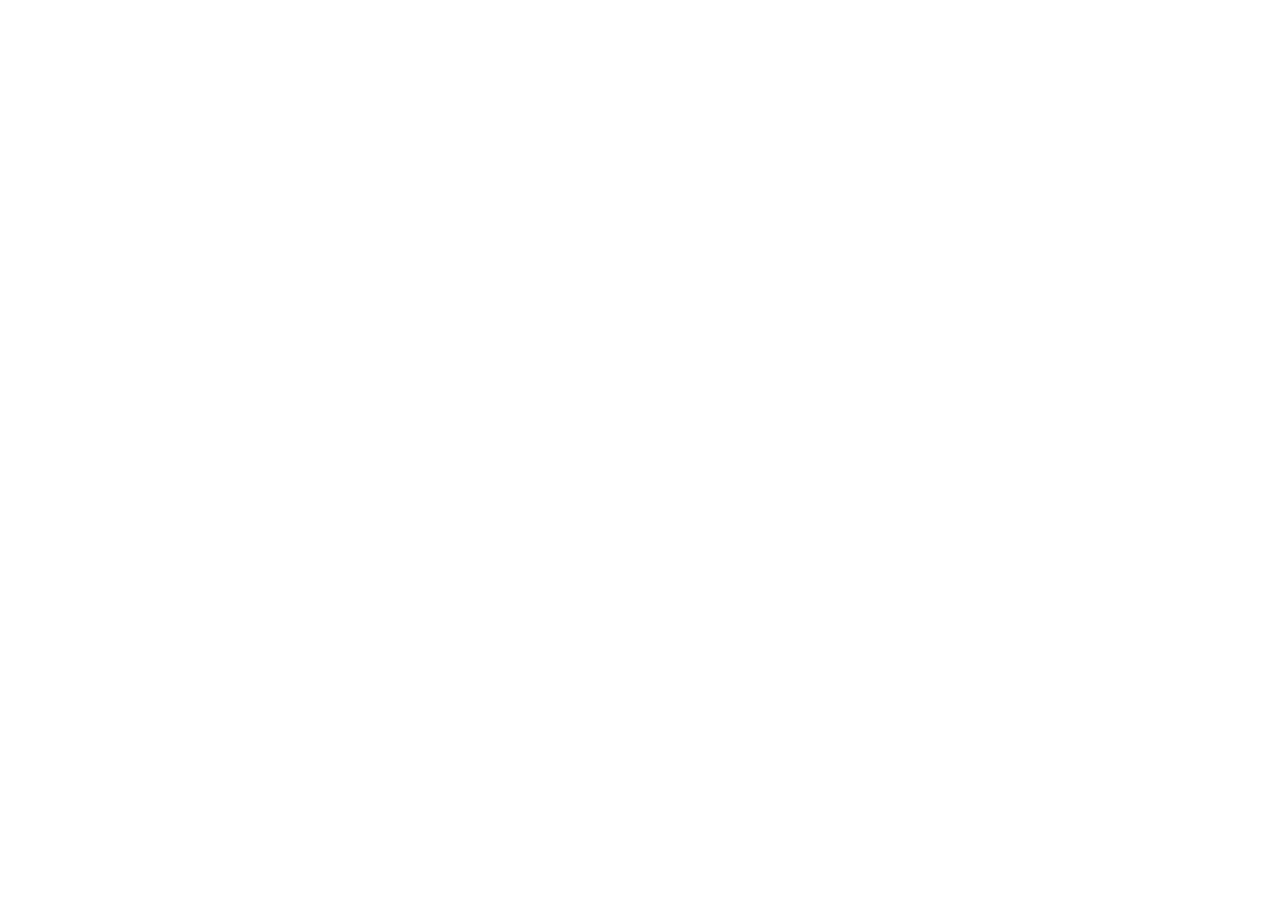
==== page2.html @ 1b2367b9 "lesson" ====
<!DOCTYPE html>
<html lang="en">
<head>
    <meta charset="UTF-8">
    <meta name="viewport" content="width=device-width, initial-scale=1.0">
    <meta http-equiv="X-UA-Compatible" content="ie=edge">
    <link rel="stylesheet" href="./css/page2.css">
    <title>Page 2</title>
</head>
<body>
    
</body>
</html>
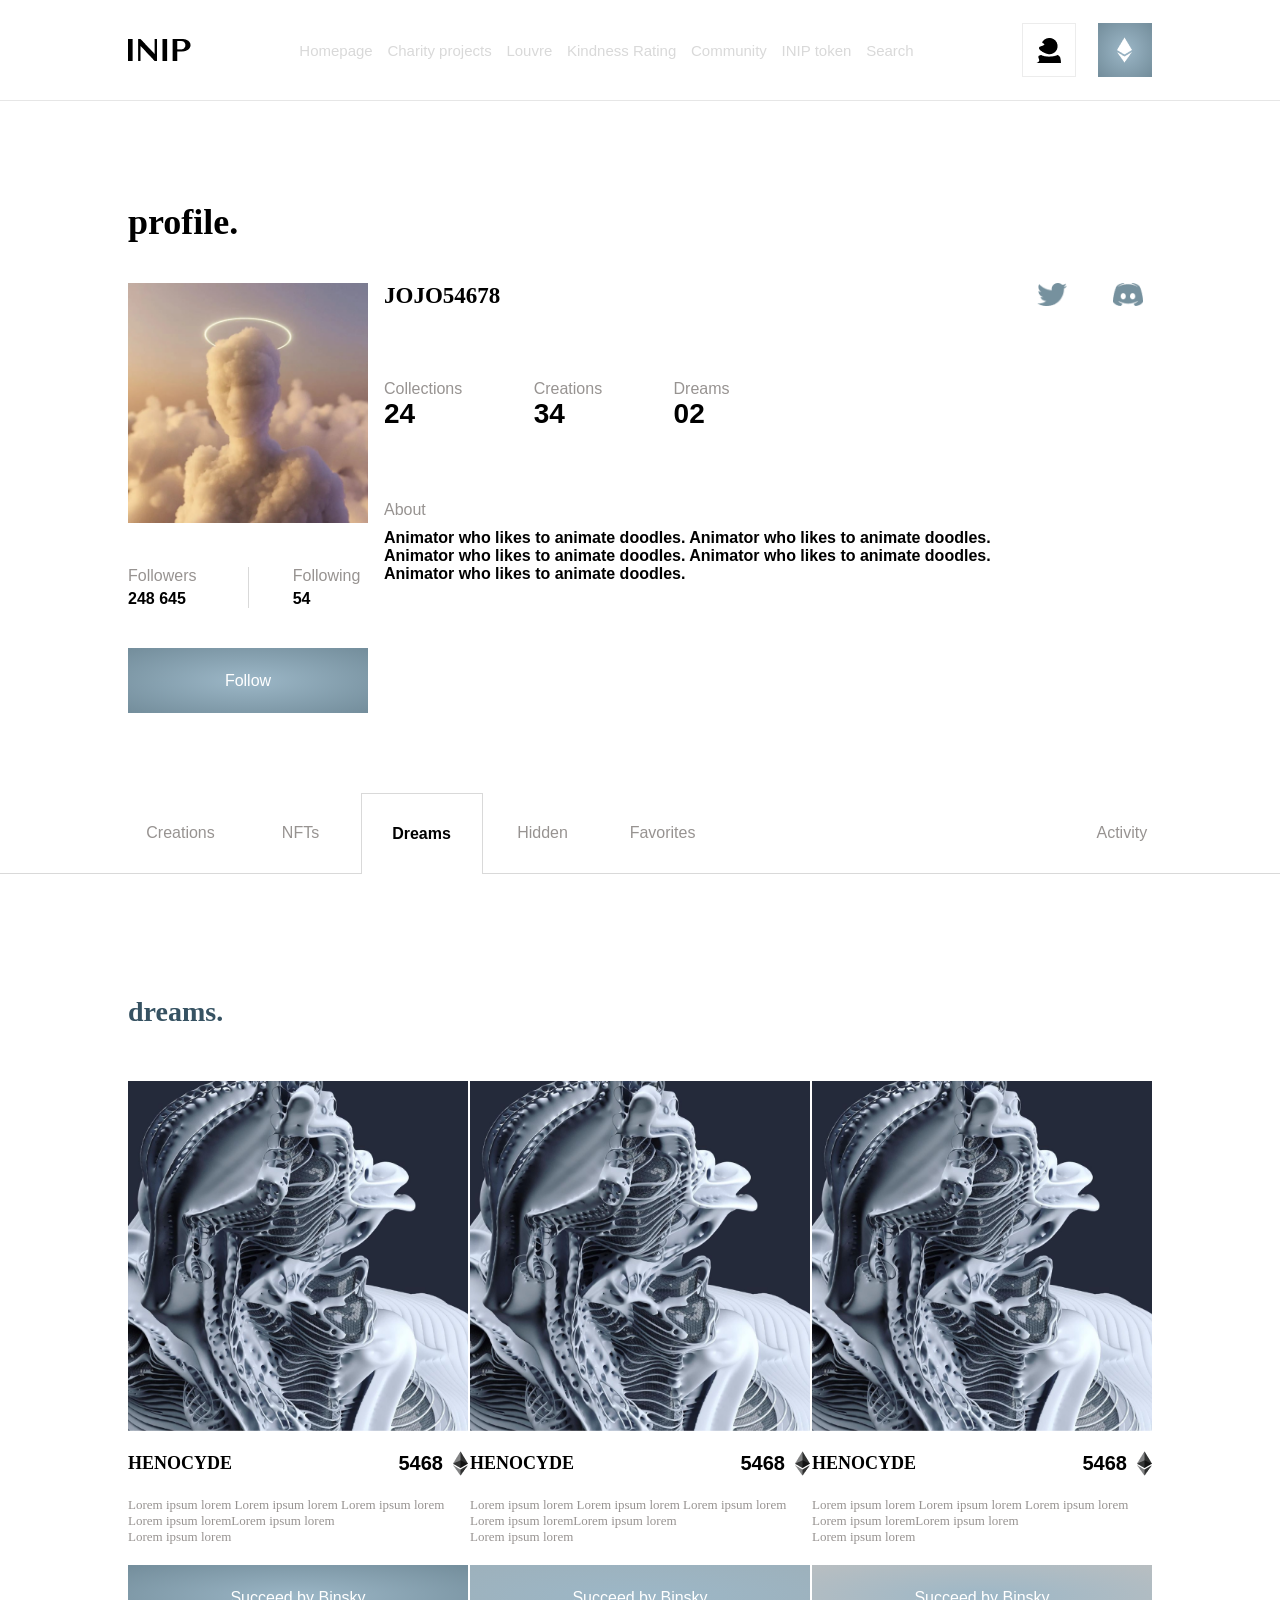
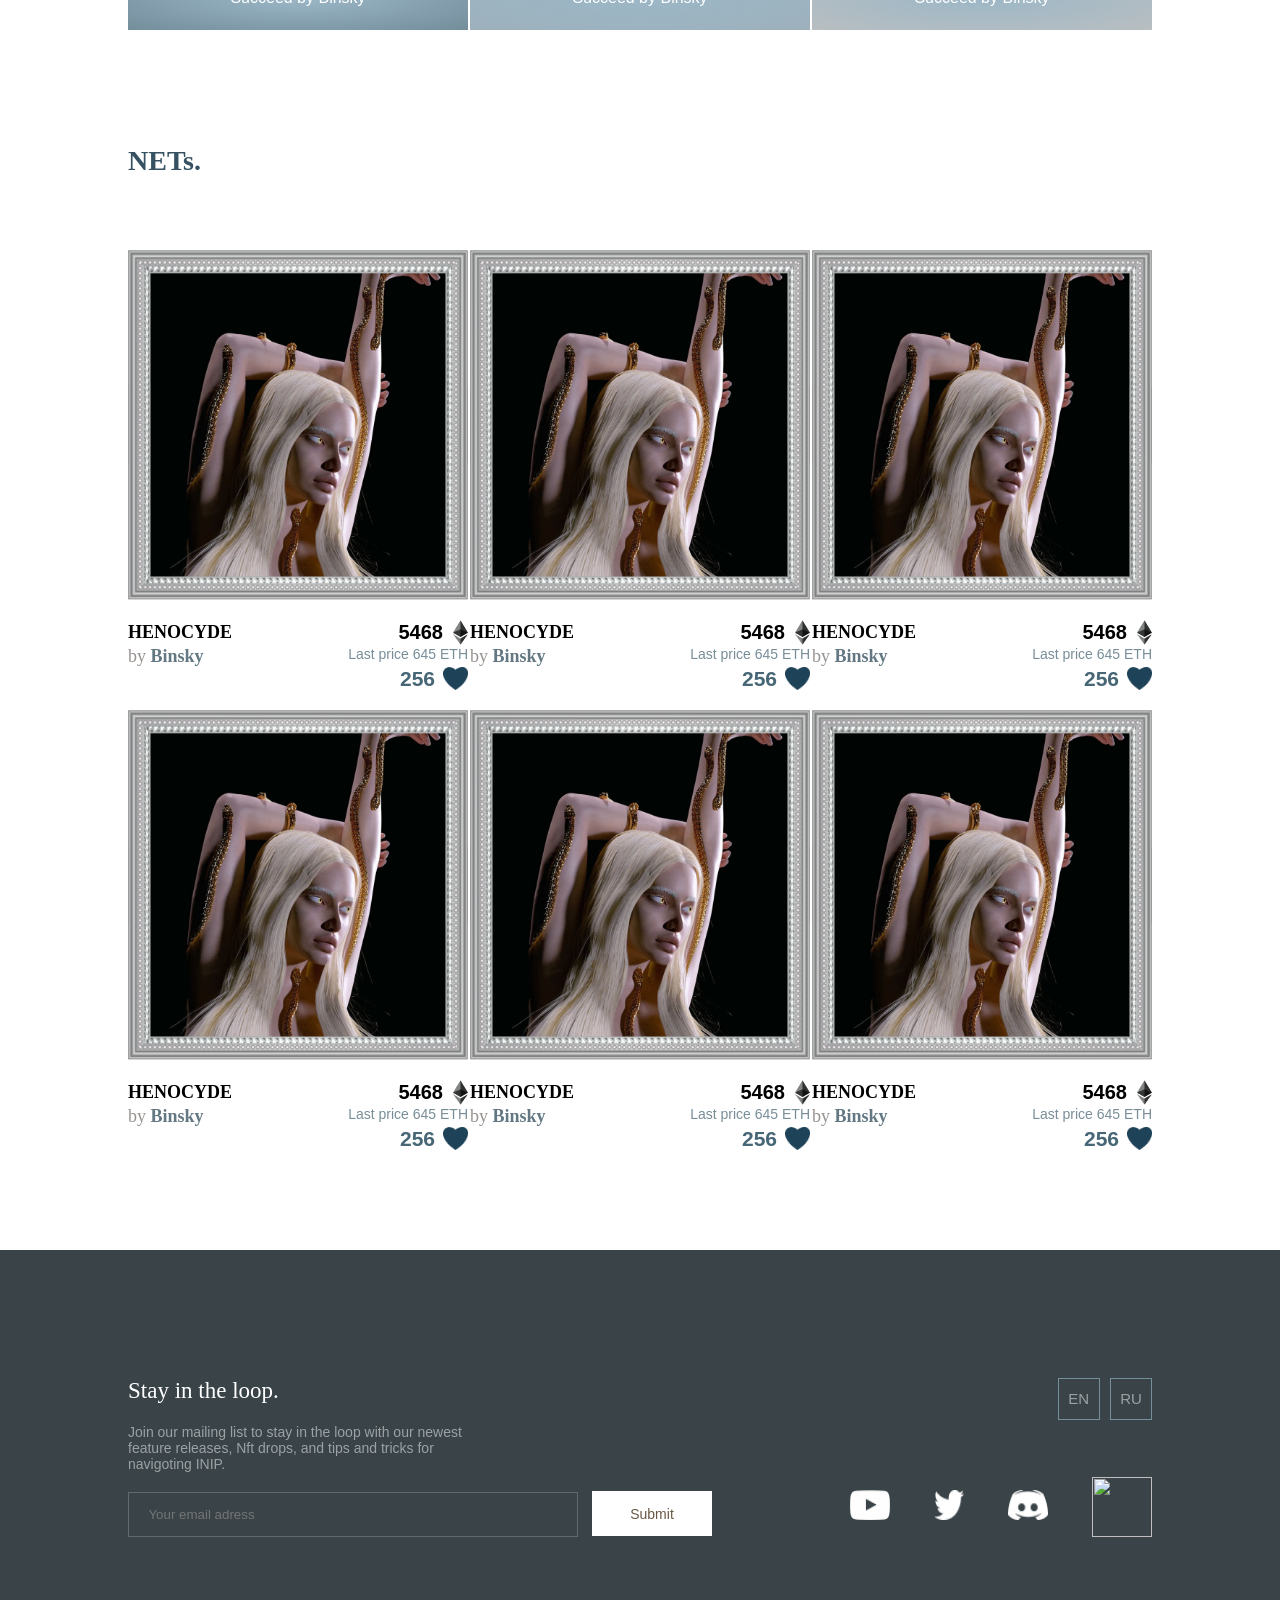
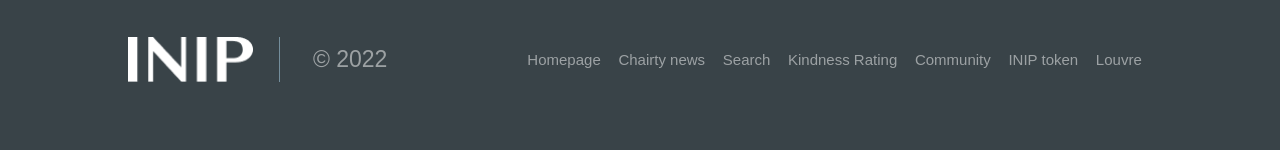
==== commit 05b4bb25: "page 2" ====
--- a/page2.html
+++ b/page2.html
@@ -8,6 +8,368 @@
     <title>Page 2</title>
 </head>
 <body>
+
+    <header style="border-bottom: 1px solid #E6E6E6;" class="flex side-padding ai-c jc-sb">
+
+        <img class="logo" src="./img/Group 124.png" alt="">
+
+        <div style="width: 60%;" class="flex jc-sb">
+            <a style="text-decoration: none;" href="./page1.html">
+                <div class="header-text cf"> Homepage</div>
+            </a>
+            <div class="header-text cf"> Charity projects</div>
+            <div class="header-text cf"> Louvre</div>
+            <a href="./page3.html">
+                <div class="header-text cf"> Kindness Rating</div>
+            </a>
+            <div class="header-text cf"> Community</div>
+            <div class="header-text cf"> INIP token</div>
+            <div class="header-text cf"> Search</div>
+        </div>
+
+        <div style="width: 130px;" class="flex jc-sb">
+            <div class="block-img1 flex ai-c jc-c">
+                <img src="./img/Ellipse 5.png" alt="">
+            </div>
+            <div class="block-img2 flex ai-c jc-c">
+                <img class="small-icon" src="./img/Vector 119.png" alt="">
+            </div>
+        </div>
+        
+    </header>
+
+    <main>
+
+        <div class="mt-100">
+
+            <h1 class="side-padding">profile.</h1>
+
+            <div class="flex mt-40 jc-sb side-padding">
+
+                <div style="width: 240px;">
+                    <img class="ava-a" src="./img/image 22.png" alt="">
+
+                    <div class="flex mt-40">
+                        <div style="border-right: 1px solid #d9d9d9;" class="box-text">
+                            <div class="text-follow">
+                                Followers
+                            </div>
+                            <div class="numbers">
+                                248 645
+                            </div>
+                        </div>
+                        <div class="box-text">
+                            <div style="margin-left: 37%;" class="text-follow">
+                                Following
+                            </div>
+                            <div style="margin-left: 37%;" class="numbers">
+                                54
+                            </div>
+                        </div>
+                    </div>
+
+                    <button class="follow mt-40">Follow</button>
+                </div>
+
+                <div style="width: 75%; height: 300px;" class="info flex fd-c jc-sb">
+
+                    <div class="flex jc-sb">
+                        <div class="text-info">JOJO54678</div>
+                        <div style="width: 15%;" class="flex width">
+                            <img class="icon-info" src="./img/1.png" alt="">
+                            <img style="margin-left: 40%;" class="icon-info" src="./img/2.png" alt="">
+                        </div>
+                    </div>
+
+                    <div style="width: 45%;" class="flex jc-sb">
+                        <div >
+                            <div class="text-follow">Collections</div>
+                            <div class="number">24</div>
+                        </div>
+                        <div>
+                            <div class="text-follow">Creations</div>
+                            <div class="number">34</div>
+                        </div>
+                        <div>
+                            <div class="text-follow">Dreams</div>
+                            <div class="number">02</div>
+                        </div>
+                    </div>
+
+                    <div style="width: 650px;">
+                        <div style="margin-bottom: 10px;" class="text-follow">About</div>
+                        <b>Animator who likes to animate doodles. Animator who likes to animate doodles. 
+                            Animator who likes to animate doodles. Animator who likes to animate doodles. 
+                            Animator who likes to animate doodles.  
+                        </b>
+                    </div>
+
+                </div>
+
+            </div>
+
+            <div class="line1 flex mt-80">
+                <div style="width: 15%; height: 80px; border-bottom: 1px solid #d9d9d9;"></div>
+                <div class="flex jc-sb">
+                    <div class="text-follow menu flex ai-c jc-c">Creations</div>
+                    <div class="text-follow menu flex ai-c jc-c">NFTs</div>
+                    <div class="text-follow menu1 flex ai-c jc-c">Dreams</div>
+                    <div class="text-follow menu flex ai-c jc-c">Hidden</div>
+                    <div class="text-follow menu flex ai-c jc-c">Favorites</div>
+                </div>
+                <div style="width: 45%; height: 80px; border-bottom: 1px solid #d9d9d9;"></div>
+                <div class="text-follow flex menu ai-c jc-c">Activity</div>
+                <div style="width: 15%; height: 80px; border-bottom: 1px solid #d9d9d9;"></div>
+            </div>
+
+        </div>
+
+        <div class="flex fd-c mt-100 side-padding">
+            <h2>dreams.</h2>
+        </div>
+
+        <div class="side-padding">
+            <div class="flex jc-sb">
+                <div style="background-color: #ffffff;" class="card-fon mt-30">
+                    <img class="img-two" src="./img/Group 9.png" alt="">
+                    <div>
+                        <div class="flex jc-sb">
+                            <h3>HENOCYDE</h3>
+                            <div class="flex ai-c">
+                                <div class="price">5468</div>
+                                <img class="price-img" src="./img/Group.png" alt="">
+                            </div>
+                        </div>
+                        <div class="flex jc-sb mts-15 ai-c">
+                            <div>
+                                <div class="cardfon-text mt-20"> Lorem ipsum lorem Lorem ipsum lorem Lorem ipsum lorem <br>
+                                    Lorem ipsum loremLorem ipsum lorem <br>
+                                    Lorem ipsum lorem</div>
+                            </div>
+                        </div>
+                        <button style="width: 340px;" class="follow mt-20">Succeed by Binsky</button>
+                    </div>
+                </div>
+                <div style="background-color: #ffffff;" class="card-fon mt-30">
+                    <img class="img-two" src="./img/Group 9.png" alt="">
+                    <div>
+                        <div class="flex jc-sb">
+                            <h3>HENOCYDE</h3>
+                            <div class="flex ai-c">
+                                <div class="price">5468</div>
+                                <img class="price-img" src="./img/Group.png" alt="">
+                            </div>
+                        </div>
+                        <div class="flex jc-sb mts-15 ai-c">
+                            <div>
+                                <div class="cardfon-text mt-20"> Lorem ipsum lorem Lorem ipsum lorem Lorem ipsum lorem <br>
+                                    Lorem ipsum loremLorem ipsum lorem <br>
+                                    Lorem ipsum lorem</div>
+                            </div>
+                        </div>
+                        <button style="width: 340px; background-image: radial-gradient(#9cb7c7,  #9db1bc);" class="follow mt-20">Succeed by Binsky</button>
+
+                    </div>
+                </div>
+                <div style="background-color: #ffffff;" class="card-fon mt-30">
+                    <img class="img-two" src="./img/Group 9.png" alt="">
+                    <div>
+                        <div class="flex jc-sb">
+                            <h3>HENOCYDE</h3>
+                            <div class="flex ai-c">
+                                <div class="price">5468</div>
+                                <img class="price-img" src="./img/Group.png" alt="">
+                            </div>
+                        </div>
+                        <div class="flex jc-sb mts-15 ai-c">
+                            <div>
+                                <div class="cardfon-text mt-20"> Lorem ipsum lorem Lorem ipsum lorem Lorem ipsum lorem <br>
+                                    Lorem ipsum loremLorem ipsum lorem <br>
+                                    Lorem ipsum lorem</div>
+                            </div>
+                        </div>
+                        <button style="width: 340px; background-image: radial-gradient(#9cb7c7,  #b8bec1);" class="follow mt-20">Succeed by Binsky</button>
+
+                    </div>
+                </div>
+            </div>
+
+        </div>
+
+        <div class="flex fd-c mt-80 side-padding">
+            <h2>NETs.</h2>
+        </div>
+
+        <div class="container mt-50 side-padding">
+            <div class="line flex jc-sb">
+                <div class="card">
+                    <img class="ava" src="./img/HENOCYDE.png" alt="">
+                    <div class="flex jc-sb">
+                        <h3>HENOCYDE</h3>
+                        <div class="flex ai-c">
+                            <div class="price">5468</div>
+                            <img class="price-img" src="./img/Group.png" alt="">
+                        </div>
+                    </div>
+                    <div class="flex jc-sb mts-15">
+                        <div class="Binsky"> <span class="by"> by </span> Binsky</div>
+                        <div style="font-weight: 400;" class="last">Last price 645 ETH</div>
+                    </div>
+                    <div style="width: 20%; margin-left: 80%;" class="flex jc-sb">
+                        <div class="price-end">256</div>
+                        <img class="like" src="./img/Vector 255.png" alt="">
+                    </div>
+                </div>
+                <div class="card">
+                    <img class="ava" src="./img/HENOCYDE.png" alt="">
+                    <div class="flex jc-sb">
+                        <h3>HENOCYDE</h3>
+                        <div class="flex ai-c">
+                            <div class="price">5468</div>
+                            <img class="price-img" src="./img/Group.png" alt="">
+                        </div>
+                    </div>
+                    <div class="flex jc-sb mts-15">
+                        <div class="Binsky"> <span class="by"> by </span> Binsky</div>
+                        <div style="font-weight: 400;" class="last">Last price 645 ETH</div>
+                    </div>
+                    <div style="width: 20%; margin-left: 80%;" class="flex jc-sb">
+                        <div class="price-end">256</div>
+                        <img class="like" src="./img/Vector 255.png" alt="">
+                    </div>
+                </div>
+                <div class="card">
+                    <img class="ava" src="./img/HENOCYDE.png" alt="">
+                    <div class="flex jc-sb">
+                        <h3>HENOCYDE</h3>
+                        <div class="flex ai-c">
+                            <div class="price">5468</div>
+                            <img class="price-img" src="./img/Group.png" alt="">
+                        </div>
+                    </div>
+                    <div class="flex jc-sb mts-15">
+                        <div class="Binsky"> <span class="by"> by </span> Binsky</div>
+                        <div style="font-weight: 400;" class="last">Last price 645 ETH</div>
+                    </div>
+                    <div style="width: 20%; margin-left: 80%;" class="flex jc-sb">
+                        <div class="price-end">256</div>
+                        <img class="like" src="./img/Vector 255.png" alt="">
+                    </div>
+                </div>
+            </div>
+
+            <div class="line flex jc-sb">
+                <div class="card">
+                    <img class="ava" src="./img/HENOCYDE.png" alt="">
+                    <div class="flex jc-sb">
+                        <h3>HENOCYDE</h3>
+                        <div class="flex ai-c">
+                            <div class="price">5468</div>
+                            <img class="price-img" src="./img/Group.png" alt="">
+                        </div>
+                    </div>
+                    <div class="flex jc-sb mts-15">
+                        <div class="Binsky"> <span class="by"> by </span> Binsky</div>
+                        <div style="font-weight: 400;" class="last">Last price 645 ETH</div>
+                    </div>
+                    <div style="width: 20%; margin-left: 80%;" class="flex jc-sb">
+                        <div class="price-end">256</div>
+                        <img class="like" src="./img/Vector 255.png" alt="">
+                    </div>
+                </div>
+                <div class="card">
+                    <img class="ava" src="./img/HENOCYDE.png" alt="">
+                    <div class="flex jc-sb">
+                        <h3>HENOCYDE</h3>
+                        <div class="flex ai-c">
+                            <div class="price">5468</div>
+                            <img class="price-img" src="./img/Group.png" alt="">
+                        </div>
+                    </div>
+                    <div class="flex jc-sb mts-15">
+                        <div class="Binsky"> <span class="by"> by </span> Binsky</div>
+                        <div style="font-weight: 400;" class="last">Last price 645 ETH</div>
+                    </div>
+                    <div style="width: 20%; margin-left: 80%;" class="flex jc-sb">
+                        <div class="price-end">256</div>
+                        <img class="like" src="./img/Vector 255.png" alt="">
+                    </div>
+                </div>
+                <div class="card">
+                    <img class="ava" src="./img/HENOCYDE.png" alt="">
+                    <div class="flex jc-sb">
+                        <h3>HENOCYDE</h3>
+                        <div class="flex ai-c">
+                            <div class="price">5468</div>
+                            <img class="price-img" src="./img/Group.png" alt="">
+                        </div>
+                    </div>
+                    <div class="flex jc-sb mts-15">
+                        <div class="Binsky"> <span class="by"> by </span> Binsky</div>
+                        <div style="font-weight: 400;" class="last">Last price 645 ETH</div>
+                    </div>
+                    <div style="width: 20%; margin-left: 80%;" class="flex jc-sb">
+                        <div class="price-end">256</div>
+                        <img class="like" src="./img/Vector 255.png" alt="">
+                    </div>
+                </div>
+            </div>
+            
+        </div>
+
+        <div class="footer">
+
+            <div style="padding-top: 10%;" class="side-padding mt-80 flex">
+                <div class="left-footer"> 
+                    <div class="end-text">
+                        Stay in the loop. 
+                    </div>
+                    <div style="color: #ffffff80; width: 52%; font-weight: 500;" class="last mt-20">Join our mailing list to stay in the loop with our  newest feature
+                        releases, Nft drops, and tips and tricks for navigoting INIP.
+                    </div>
+                    
+                    <input class="mt-20" type="text" placeholder="Your email adress">
+                    <button class="end-button">Submit</button>
+                </div>
+
+                <div class="right-footer flex fd-c jc-sb">
+                    <div style="width: 25%; margin-left: 75%;" class="flex jc-sb">
+                        <div class="box flex jc-c ai-c">EN</div>
+                        <div class="box flex jc-c ai-c">RU</div>
+                    </div>
+
+                    <div style="width: 80%; margin-left: 20%;" class="flex jc-sb">
+                        <img class="end-icon1" src="./img/image 21.png" alt="">
+                        <img class="end-icon2" src="./img/Vector.png" alt="">
+                        <img class="end-icon1" src="./img/Vector-1.png" alt="">
+                        <img class="end-icon3" src="./img/instagram.png" alt="">
+                    </div>
+                </div>
+
+            </div>
+
+            <div class="flex mt-100 side-padding ai-c">
+
+                <div style="width: 32%;" class="flex flex ai-c jc-sb">
+                    <img class="end-logo" src="./img/Vector 3 (1).png" alt="">
+                    <div class="text-date flex ai-c">©  2022</div>
+                </div>
+
+                <div style="width: 60%; margin-left: 7%;" class="flex jc-sb">
+                    <div class="text-end">Homepage</div>
+                    <div class="text-end">Chairty news</div>
+                    <div class="text-end">Search</div>
+                    <div class="text-end">Kindness Rating</div>
+                    <div class="text-end">Community</div>
+                    <div class="text-end">INIP token</div>
+                    <div class="text-end">Louvre</div>
+                </div>
+
+            </div>
+            
+
+        </div>
+    </main>
     
 </body>
 </html>
--- a/css/page2.css
+++ b/css/page2.css
@@ -0,0 +1,388 @@
+body{
+    margin: 0;
+}
+
+header{
+    height: 100px;
+}
+
+.flex{
+    display: flex;
+}
+
+.fd-c{
+    flex-direction: column;
+}
+
+.side-padding{
+    padding-left: 10%;
+    padding-right: 10%;
+}
+
+.jc-sb{
+    justify-content: space-between;
+}
+
+.jc-sa{
+    justify-content: space-around;
+}
+
+.jc-c{
+    justify-content: center;
+}
+
+.ai-c{
+    align-items: center;
+}
+
+.mt-100{
+    margin-top: 100px;
+}
+
+.mt-80{
+    margin-top: 80px;
+}
+
+.mt-50{
+    margin-top: 50px;
+}
+
+.mt-40{
+    margin-top: 40px;
+}
+
+.mt-30{
+    margin-top: 30px;
+}
+
+.mt-20{
+    margin-top: 20px;
+}
+
+.mts-15{
+    margin-top: -15px;
+}
+
+.logo{
+    width: 63px;
+    height: 22px;
+}
+
+a{
+    text-decoration: none;
+}
+
+.header-text{
+    font-size: 15px;
+    font-weight: 600;
+    font-family: 'Inter', sans-serif;
+    color: #979391;
+}
+
+.header-text:hover{
+    color: #6c8693;
+}
+
+.cf{
+    color: #D9D9D9;
+    font-weight: 500;
+}
+
+.block-img1{
+    width: 52px;
+    height: 52px;
+    border: 1px solid #ECECEC;
+}
+
+.block-img2{
+    width: 52px;
+    height: 52px;
+    border: 1px solid transparent;
+    background-image: radial-gradient(#9cb7c7,  #748E9C);
+}
+
+.bg-icon{
+    position: absolute;
+}
+
+.small-icon{
+    position: relative;
+}
+
+h1{
+    font-size: 36px;
+    font-weight: 600;
+    font-family: 'PT Serif', serif;
+}
+
+.ava-a{
+    width: 240px;
+    height: 240px;
+}
+
+.box-text{
+    width: 50%;
+}
+
+.text-follow{
+    font-size: 16px;
+    font-weight: 500;
+    color: #979391;
+    font-family: 'Inter', sans-serif;
+}
+
+.numbers{
+    font-size: 16px;
+    font-weight: 600;
+    color: #000000;
+    font-family: 'Inter', sans-serif;
+    margin-top: 5px;
+}
+
+.follow{
+    width: 240px;
+    height: 65px;
+    border: 1px solid transparent;
+    background-image: radial-gradient(#9cb7c7,  #748E9C);
+    color: white;
+    font-size: 16px;
+    font-weight: 500;
+    font-family: 'Inter', sans-serif;
+    cursor: pointer;
+}
+
+.text-info{
+    font-size: 23px;
+    font-weight: 600;
+    font-family: 'PT Serif', serif;
+}
+
+.icon-info{
+    width: 30px;
+    height: 23px;
+    cursor: pointer;
+}
+
+.number{
+    font-size: 28px;
+    font-weight: 600;
+    font-family: 'Inter', sans-serif;
+}
+
+b{
+    font-size: 16px;
+    font-weight: 600;
+    font-family: 'Inter', sans-serif;
+    margin-top: 10px;
+}
+
+.line1{
+    width: 100%;
+    height: 80px;
+}
+
+.menu{
+    width: 120px;
+    height: 80px;
+    border-bottom: 1px solid #D9D9D9;
+}
+
+.menu1{
+    width: 120px;
+    height: 80px;
+    border-left: 1px solid #D9D9D9;
+    border-top: 1px solid #D9D9D9;
+    border-right: 1px solid #D9D9D9;
+    border-bottom: 0px solid transparent;
+    color: #000000;
+    font-weight: 600;
+}
+
+.menu:hover{
+    border-left: 1px solid #D9D9D9;
+    border-top: 1px solid #D9D9D9;
+    border-right: 1px solid #D9D9D9;
+    border-bottom: 0px solid transparent;
+    color: black;
+}
+
+h2{
+    font-size: 28px;
+    font-weight: 700;
+    font-family: 'PT Serif', serif;
+    color: #365262;
+}
+
+.card-fon{
+    width: 340px;
+    height: 560px;
+}
+
+.img-two{
+    width: 340px;
+    height: 350px;
+}
+
+.cardfon-text{
+    font-size: 13px;
+    font-weight: 500;
+    font-family: 'PT Serif', serif;
+    color: #979391;
+}
+
+.card{
+    width: 340px;
+    height: 460px;
+}
+
+.ava{
+    width: 340px;
+    height: 350px;
+}
+
+h3{
+    font-size: 18px;
+    font-weight: 700;
+    font-family: 'PT Serif', serif;
+}
+
+.price{
+    font-size: 20px;
+    font-weight: 600;
+    font-family: 'Inter', sans-serif;
+}
+
+.price-img{
+    width: 15px;
+    height: 25px;
+    margin-left: 10px;
+}
+
+.Binsky{
+    font-size: 18px;
+    font-weight: 700;
+    font-family: 'PT Serif', serif;
+    color: #637883;
+}
+
+.by{
+    font-weight: 400;
+    color: #979391;
+}
+
+.last{
+    font-size: 14px;
+    font-weight: 650;
+    font-family: 'Inter', sans-serif;
+    color: #788d98;
+}
+
+.price-end{
+    font-size: 21px;
+    font-weight: 600;
+    font-family: 'Inter', sans-serif;
+    color: #476676;
+}
+
+.like{
+    width: 25px;
+    height: 23px;
+}
+
+.footer{
+    height: 500px;
+    background-color: #394348;
+}
+
+.left-footer{
+    width: 72%;
+}
+
+.end-text{
+    font-size: 23px;
+    font-weight: 500;
+    font-family: 'PT Serif', serif;
+    color: #ffffff;
+}
+
+input{
+    width: 450px;
+    height: 45px;
+    background-color: #394348;
+    border: 1px solid #ffffff33;
+    padding: 0 0 0 3%;
+    box-sizing: border-box;
+}
+
+.end-button{
+    width: 120px;
+    height: 45px;
+    background-color: #ffffff;
+    border: 1px solid #ffffff;
+    font-size: 14px;
+    font-weight: 500;
+    font-family: 'Inter', sans-serif;
+    color: #6a5843;
+    margin-left: 10px;
+}
+
+.right-footer{
+    width: 42%;
+}
+
+.box{
+    width: 40px;
+    height: 40px;
+    border: 1px solid #748E9C;
+    font-size: 15px;
+    font-weight: 500;
+    font-family: 'Inter', sans-serif;
+    color: rgba(255, 255, 255, 0.5);
+}
+
+.box:hover{
+    border: 2px solid #ffffff;
+}
+
+.end-icon1{
+    width: 40px;
+    height: 30px;
+}
+
+.end-icon2{
+    width: 30px;
+    height: 30px;
+}
+
+.end-icon3{
+    width: 60px;
+    height: 60px;
+    margin-top: -13px;
+}
+
+.end-logo{
+    width: 125px;
+    height: 45px;
+}
+
+.text-date{
+    width: 110px;
+    height: 45px;
+    border-left: 1px solid #748E9C;
+    font-size: 23px;
+    font-weight: 500;
+    font-family: 'Inter', sans-serif;
+    color: #9ca1a3;
+    padding: 0 10% 0 10%;
+}
+
+.text-end{
+    font-size: 15px;
+    font-weight: 500;
+    color: rgba(255, 255, 255, 0.5);
+    font-family: 'Inter', sans-serif;
+}
+
+.text-end:hover{
+    color: #ffffff;
+}
